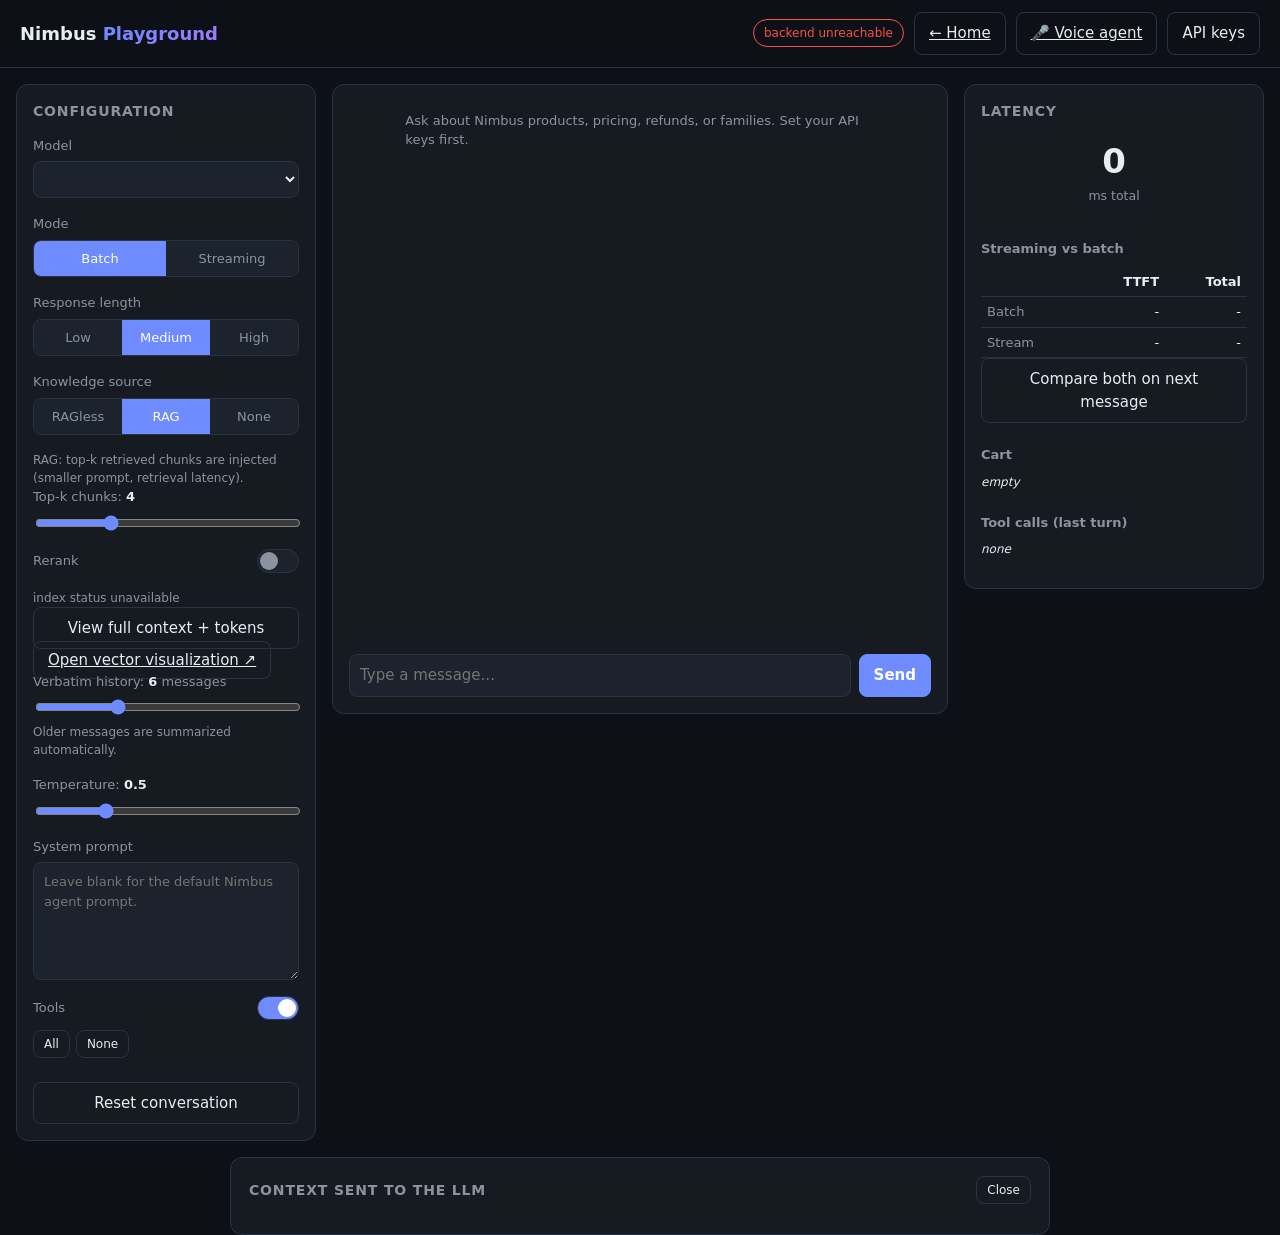
==== playground/playground.html @ b197ce91 "feat: Nimbus voice agent — website, playground, FastAPI backend Configurable voice agent (ASR/RAG/LL" ====
<!doctype html>
<html lang="en">
<head>
  <meta charset="utf-8" />
  <meta name="viewport" content="width=device-width, initial-scale=1" />
  <title>Nimbus Voice Agent - Playground</title>
  <link rel="icon" href="../nimbus-voice-agent-starter/assets/favicon.svg" />
  <link rel="stylesheet" href="playground.css" />
  <script src="runtime-config.js"></script>
</head>
<body>
  <header class="pg-top">
    <div class="brand">Nimbus <span>Playground</span></div>
    <div class="top-right">
      <span id="health" class="pill pill-muted">backend: checking...</span>
      <a class="btn btn-ghost" href="../index.html">&#8592; Home</a>
      <a class="btn btn-ghost" href="voice.html">&#127908; Voice agent</a>
      <button id="settingsBtn" class="btn btn-ghost">API keys</button>
    </div>
  </header>

  <main class="pg-grid">
    <!-- Controls -->
    <aside class="panel controls">
      <h2>Configuration</h2>

      <label class="field">
        <span>Model</span>
        <select id="model"></select>
      </label>

      <label class="field">
        <span>Mode</span>
        <div class="seg" id="mode">
          <button data-v="batch" class="active">Batch</button>
          <button data-v="stream">Streaming</button>
        </div>
      </label>

      <label class="field">
        <span>Response length</span>
        <div class="seg" id="length">
          <button data-v="low">Low</button>
          <button data-v="medium" class="active">Medium</button>
          <button data-v="high">High</button>
        </div>
      </label>

      <label class="field">
        <span>Knowledge source</span>
        <div class="seg" id="knowledge">
          <button data-v="ragless">RAGless</button>
          <button data-v="rag" class="active">RAG</button>
          <button data-v="none">None</button>
        </div>
      </label>
      <p class="hint" id="ctxHint">RAG: top-k retrieved chunks are injected (smaller prompt, retrieval latency).</p>

      <div id="ragOpts" hidden>
        <label class="field">
          <span>Top-k chunks: <b id="kVal">4</b></span>
          <input type="range" id="topk" min="1" max="12" value="4" />
        </label>
        <div class="field toggle-row">
          <span>Rerank <small class="hint" id="rrLabel"></small></span>
          <label class="switch"><input type="checkbox" id="rerank" /><span class="slider"></span></label>
        </div>
        <p class="hint" id="ragStatus">embedding index: checking...</p>
      </div>

      <button id="inspectBtn" class="btn btn-ghost btn-block">View full context + tokens</button>
      <a class="btn btn-ghost btn-block" href="rag.html" target="_blank" rel="noopener">Open vector visualization &#8599;</a>

      <label class="field">
        <span>Verbatim history: <b id="vbVal">6</b> messages</span>
        <input type="range" id="verbatim" min="0" max="20" value="6" />
        <small class="hint">Older messages are summarized automatically.</small>
      </label>

      <label class="field">
        <span>Temperature: <b id="tempVal">0.5</b></span>
        <input type="range" id="temp" min="0" max="20" value="5" />
      </label>

      <label class="field">
        <span>System prompt</span>
        <textarea id="sysPrompt" rows="5" placeholder="Leave blank for the default Nimbus agent prompt."></textarea>
      </label>

      <div class="field toggle-row">
        <span>Tools</span>
        <label class="switch"><input type="checkbox" id="toolsEnabled" checked /><span class="slider"></span></label>
      </div>
      <div id="toolsBox" class="tools-box">
        <div class="tools-actions">
          <button id="toolAll" class="btn btn-ghost mini">All</button>
          <button id="toolNone" class="btn btn-ghost mini">None</button>
        </div>
        <div id="toolList" class="tool-list"></div>
      </div>

      <button id="resetBtn" class="btn btn-ghost btn-block">Reset conversation</button>
    </aside>

    <!-- Chat -->
    <section class="panel chat">
      <div id="messages" class="messages">
        <div class="msg msg-system">Ask about Nimbus products, pricing, refunds, or families. Set your API keys first.</div>
      </div>
      <form id="composer" class="composer">
        <input id="input" type="text" autocomplete="off" placeholder="Type a message..." />
        <button class="btn btn-primary" type="submit">Send</button>
      </form>
    </section>

    <!-- Latency -->
    <aside class="panel latency">
      <h2>Latency</h2>
      <div class="lat-total"><span id="latTotal">0</span><small>ms total</small></div>
      <div id="latBars" class="lat-bars"></div>
      <h3>Streaming vs batch</h3>
      <table class="cmp">
        <thead><tr><th></th><th>TTFT</th><th>Total</th></tr></thead>
        <tbody>
          <tr><td>Batch</td><td id="bTtft">-</td><td id="bTotal">-</td></tr>
          <tr><td>Stream</td><td id="sTtft">-</td><td id="sTotal">-</td></tr>
        </tbody>
      </table>
      <button id="compareBtn" class="btn btn-ghost btn-block">Compare both on next message</button>

      <h3>Cart</h3>
      <div id="cart" class="cart-view"><em>empty</em></div>
      <h3>Tool calls (last turn)</h3>
      <div id="toolTrace" class="tool-trace"><em>none</em></div>
      <div id="meta" class="meta"></div>
    </aside>
  </main>

  <!-- Settings dialog -->
  <dialog id="settings" class="settings">
    <form method="dialog">
      <h2>API keys</h2>
      <p class="hint">Stored only in this browser's localStorage and sent per request. Never committed.</p>
      <label class="field"><span>OpenAI API key</span><input id="k_openai" type="password" placeholder="sk-..." /></label>
      <label class="field"><span>Gemini API key</span><input id="k_gemini" type="password" placeholder="AIza..." /></label>
      <label class="field"><span>ElevenLabs API key</span><input id="k_elevenlabs" type="password" placeholder="(used in Phase 4)" /></label>
      <label class="field"><span>Backend URL</span><input id="apiBase" type="text" placeholder="http://localhost:8100" /></label>
      <div class="dialog-actions">
        <button value="cancel" class="btn btn-ghost">Close</button>
        <button id="saveKeys" value="save" class="btn btn-primary">Save</button>
      </div>
    </form>
  </dialog>

  <!-- Context inspector -->
  <dialog id="ctxDialog" class="settings ctx-dialog">
    <div class="ctx-head">
      <h2>Context sent to the LLM</h2>
      <div id="ctxTotals" class="ctx-totals"></div>
      <button id="ctxClose" class="btn btn-ghost mini">Close</button>
    </div>
    <div id="ctxBody" class="ctx-body"></div>
  </dialog>

  <script type="module" src="playground.js"></script>
</body>
</html>
---- playground/playground.css ----
:root {
  --bg: #0d1117; --panel: #161b22; --panel-2: #1c232d; --line: #2a3340;
  --ink: #e6edf3; --muted: #8b949e; --brand: #6e8bff; --brand-2: #9d7bff;
  --ok: #2ea043; --warn: #d29922; --bad: #f85149; --radius: 12px;
}
* { box-sizing: border-box; }
body {
  margin: 0; background: var(--bg); color: var(--ink);
  font: 15px/1.5 system-ui, -apple-system, Segoe UI, Roboto, sans-serif;
}
h2 { font-size: 14px; text-transform: uppercase; letter-spacing: .06em; color: var(--muted); margin: 0 0 14px; }
h3 { font-size: 13px; color: var(--muted); margin: 22px 0 8px; }

.pg-top {
  display: flex; align-items: center; justify-content: space-between;
  padding: 12px 20px; border-bottom: 1px solid var(--line); position: sticky; top: 0; background: var(--bg); z-index: 5;
}
.brand { font-weight: 700; font-size: 18px; }
.brand span { background: linear-gradient(90deg, var(--brand), var(--brand-2)); -webkit-background-clip: text; background-clip: text; color: transparent; }
.top-right { display: flex; gap: 10px; align-items: center; }

.pg-grid {
  display: grid; grid-template-columns: 300px 1fr 300px; gap: 16px;
  padding: 16px; max-width: 1400px; margin: 0 auto; align-items: start;
}
@media (max-width: 1100px) { .pg-grid { grid-template-columns: 1fr; } }

.panel { background: var(--panel); border: 1px solid var(--line); border-radius: var(--radius); padding: 16px; }
.chat { display: flex; flex-direction: column; min-height: 70vh; }

.field { display: flex; flex-direction: column; gap: 6px; margin-bottom: 16px; font-size: 13px; }
.field > span { color: var(--muted); }
.field b { color: var(--ink); }
select, textarea, input[type=text], input[type=password] {
  background: var(--panel-2); border: 1px solid var(--line); color: var(--ink);
  border-radius: 8px; padding: 9px 10px; font: inherit; width: 100%;
}
textarea { resize: vertical; }
input[type=range] { width: 100%; accent-color: var(--brand); }
.hint { color: var(--muted); font-size: 12px; margin: 4px 0 0; }
small.hint { margin: 0; }

.seg { display: flex; border: 1px solid var(--line); border-radius: 8px; overflow: hidden; }
.seg button {
  flex: 1; background: var(--panel-2); color: var(--muted); border: 0; padding: 8px; cursor: pointer; font: inherit;
}
.seg button.active { background: var(--brand); color: #fff; }
.toggle-row { flex-direction: row; align-items: center; justify-content: space-between; }

.switch { position: relative; width: 42px; height: 24px; display: inline-block; }
.switch input { display: none; }
.slider { position: absolute; inset: 0; background: var(--panel-2); border: 1px solid var(--line); border-radius: 999px; transition: .15s; }
.slider::before { content: ""; position: absolute; width: 18px; height: 18px; left: 2px; top: 2px; background: var(--muted); border-radius: 50%; transition: .15s; }
.switch input:checked + .slider { background: var(--brand); }
.switch input:checked + .slider::before { transform: translateX(18px); background: #fff; }

.btn { border-radius: 8px; padding: 9px 14px; font: inherit; cursor: pointer; border: 1px solid var(--line); background: var(--panel-2); color: var(--ink); }
.btn-primary { background: var(--brand); border-color: var(--brand); color: #fff; font-weight: 600; }
.btn-ghost { background: transparent; }
.btn-block { width: 100%; }
.btn:disabled { opacity: .5; cursor: not-allowed; }

.pill { font-size: 12px; padding: 4px 10px; border-radius: 999px; border: 1px solid var(--line); }
.pill-ok { color: var(--ok); border-color: var(--ok); }
.pill-bad { color: var(--bad); border-color: var(--bad); }
.pill-muted { color: var(--muted); }

.messages { flex: 1; overflow-y: auto; display: flex; flex-direction: column; gap: 12px; padding-right: 4px; }
.msg { padding: 10px 13px; border-radius: 12px; max-width: 85%; white-space: pre-wrap; }
.msg-user { align-self: flex-end; background: var(--brand); color: #fff; }
.msg-assistant { align-self: flex-start; background: var(--panel-2); border: 1px solid var(--line); }
.msg-system { align-self: center; color: var(--muted); font-size: 13px; background: transparent; }
.msg-error { align-self: center; color: var(--bad); border: 1px solid var(--bad); background: transparent; }
.msg .cursor { opacity: .6; }

.composer { display: flex; gap: 8px; margin-top: 12px; }
.composer input { flex: 1; }

.lat-total { text-align: center; margin-bottom: 12px; }
.lat-total span { font-size: 34px; font-weight: 700; }
.lat-total small { display: block; color: var(--muted); }
.lat-bars { display: flex; flex-direction: column; gap: 6px; }
.lat-row { display: grid; grid-template-columns: 78px 1fr 56px; gap: 8px; align-items: center; font-size: 12px; }
.lat-row .bar { height: 8px; background: var(--panel-2); border-radius: 4px; overflow: hidden; }
.lat-row .bar i { display: block; height: 100%; background: linear-gradient(90deg, var(--brand), var(--brand-2)); }
.lat-row .val { text-align: right; color: var(--muted); }

.cmp { width: 100%; border-collapse: collapse; font-size: 13px; }
.cmp th, .cmp td { text-align: right; padding: 5px 6px; border-bottom: 1px solid var(--line); }
.cmp th:first-child, .cmp td:first-child { text-align: left; color: var(--muted); }
.meta { margin-top: 14px; font-size: 12px; color: var(--muted); white-space: pre-wrap; }

.tools-box { margin: -6px 0 16px; }
.tools-actions { display: flex; gap: 6px; margin-bottom: 8px; }
.btn.mini { padding: 4px 10px; font-size: 12px; }
.tool-list { display: flex; flex-direction: column; gap: 5px; max-height: 220px; overflow-y: auto; }
.tool-list label { display: flex; gap: 8px; align-items: flex-start; font-size: 12px; color: var(--ink); cursor: pointer; }
.tool-list input { margin-top: 2px; accent-color: var(--brand); }
.tool-list .tname { font-family: ui-monospace, monospace; color: var(--brand); }

.cart-view { font-size: 12px; }
.cart-view .cline { display: flex; justify-content: space-between; padding: 3px 0; border-bottom: 1px solid var(--line); }
.cart-view .ctotal { display: flex; justify-content: space-between; padding-top: 6px; font-weight: 700; }
.tool-trace { font-size: 12px; display: flex; flex-direction: column; gap: 4px; }
.tool-trace .tc { background: var(--panel-2); border: 1px solid var(--line); border-radius: 6px; padding: 5px 8px; }
.tool-trace .tc b { color: var(--brand); font-family: ui-monospace, monospace; }
.tool-trace .tc small { color: var(--muted); }

.settings { background: var(--panel); color: var(--ink); border: 1px solid var(--line); border-radius: var(--radius); width: min(460px, 92vw); padding: 18px; }
.settings::backdrop { background: rgba(0,0,0,.6); }
.dialog-actions { display: flex; gap: 8px; justify-content: flex-end; margin-top: 8px; }

.ctx-dialog { width: min(820px, 94vw); max-height: 86vh; display: flex; flex-direction: column; }
.ctx-head { display: flex; align-items: center; gap: 12px; }
.ctx-head h2 { margin: 0; }
.ctx-totals { margin-left: auto; font-size: 13px; color: var(--ink); }
.ctx-totals b { color: var(--brand); font-size: 16px; }
.ctx-body { overflow-y: auto; margin-top: 12px; display: flex; flex-direction: column; gap: 10px; }
.ctx-msg { border: 1px solid var(--line); border-radius: 8px; overflow: hidden; }
.ctx-msg .ctx-mhead { background: var(--panel-2); padding: 6px 10px; font-size: 12px; display: flex; justify-content: space-between; }
.ctx-msg .ctx-mhead .role { color: var(--brand); font-family: ui-monospace, monospace; text-transform: uppercase; }
.ctx-msg pre { margin: 0; padding: 10px; font-size: 12px; white-space: pre-wrap; word-break: break-word; max-height: 320px; overflow-y: auto; color: var(--muted); }
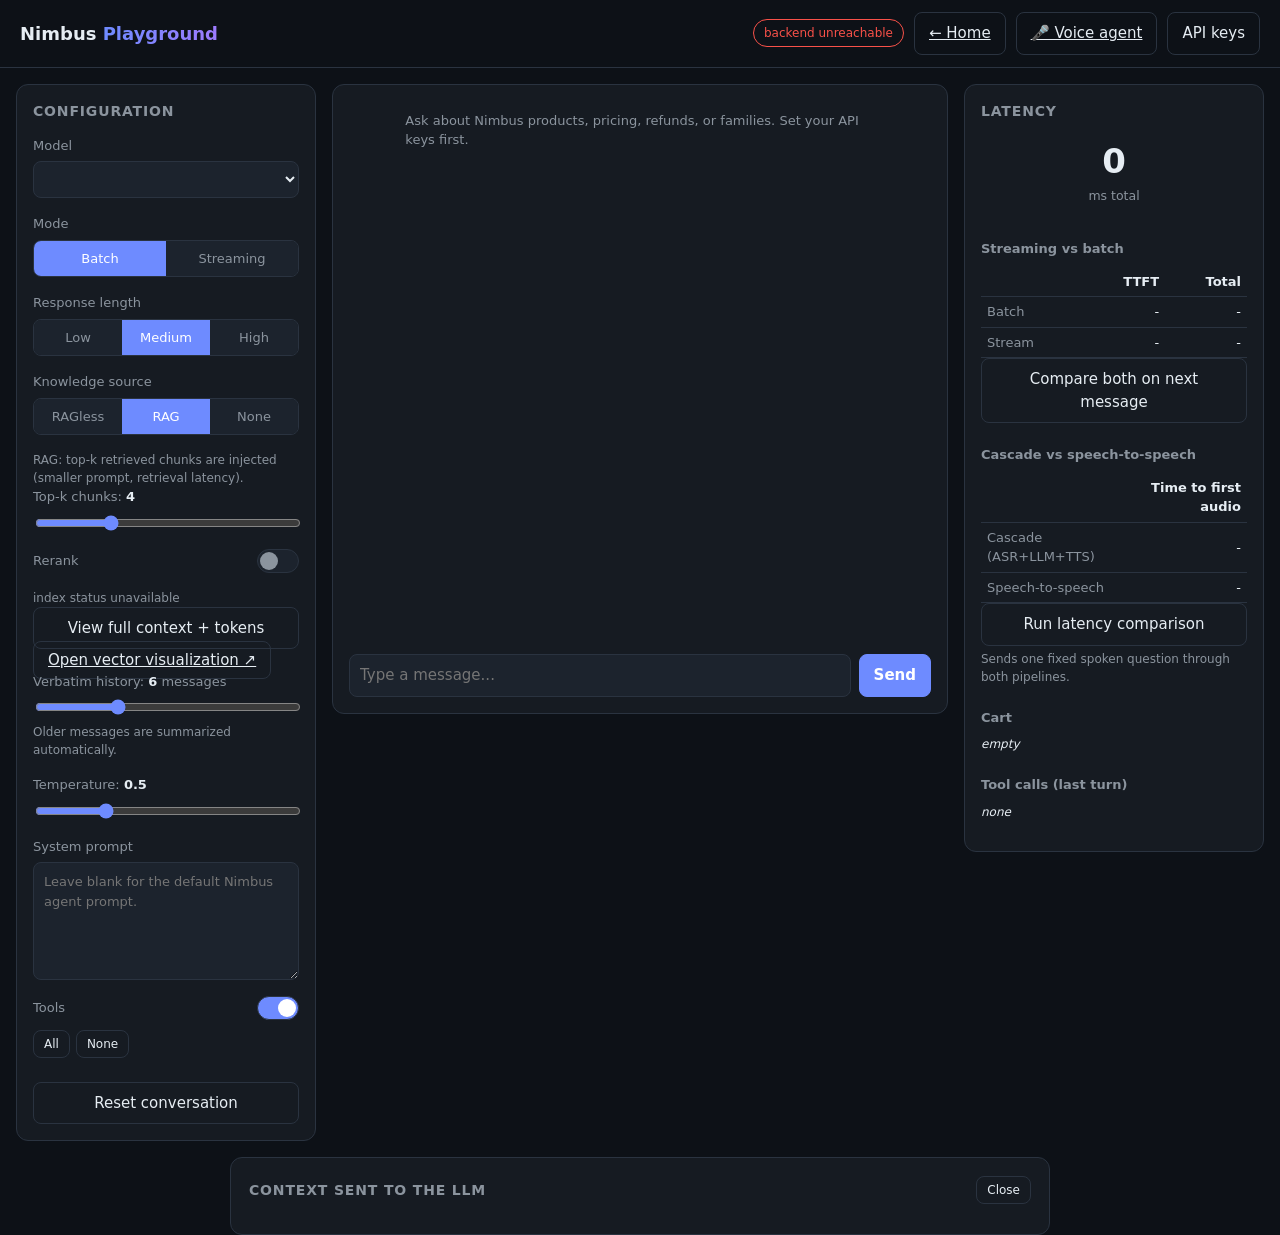
==== commit 2b28fddd: "frontend: adopt recovered v2 as the tree's frontend, with the three fixes kept The deployed v2 front" ====
--- a/playground/playground.html
+++ b/playground/playground.html
@@ -4,7 +4,7 @@
   <meta charset="utf-8" />
   <meta name="viewport" content="width=device-width, initial-scale=1" />
   <title>Nimbus Voice Agent - Playground</title>
-  <link rel="icon" href="../nimbus-voice-agent-starter/assets/favicon.svg" />
+  <link rel="icon" href="/assets/favicon.svg" />
   <link rel="stylesheet" href="playground.css" />
   <script src="runtime-config.js"></script>
 </head>
@@ -128,6 +128,18 @@
       </table>
       <button id="compareBtn" class="btn btn-ghost btn-block">Compare both on next message</button>
 
+      <h3>Cascade vs speech-to-speech</h3>
+      <table class="cmp">
+        <thead><tr><th></th><th>Time to first audio</th></tr></thead>
+        <tbody>
+          <tr><td>Cascade (ASR+LLM+TTS)</td><td id="cmpCascade">-</td></tr>
+          <tr><td>Speech-to-speech</td><td id="cmpS2S">-</td></tr>
+        </tbody>
+      </table>
+      <div id="cmpBars" class="lat-bars"></div>
+      <button id="s2sCompareBtn" class="btn btn-ghost btn-block">Run latency comparison</button>
+      <p class="hint" id="cmpHint">Sends one fixed spoken question through both pipelines.</p>
+
       <h3>Cart</h3>
       <div id="cart" class="cart-view"><em>empty</em></div>
       <h3>Tool calls (last turn)</h3>
